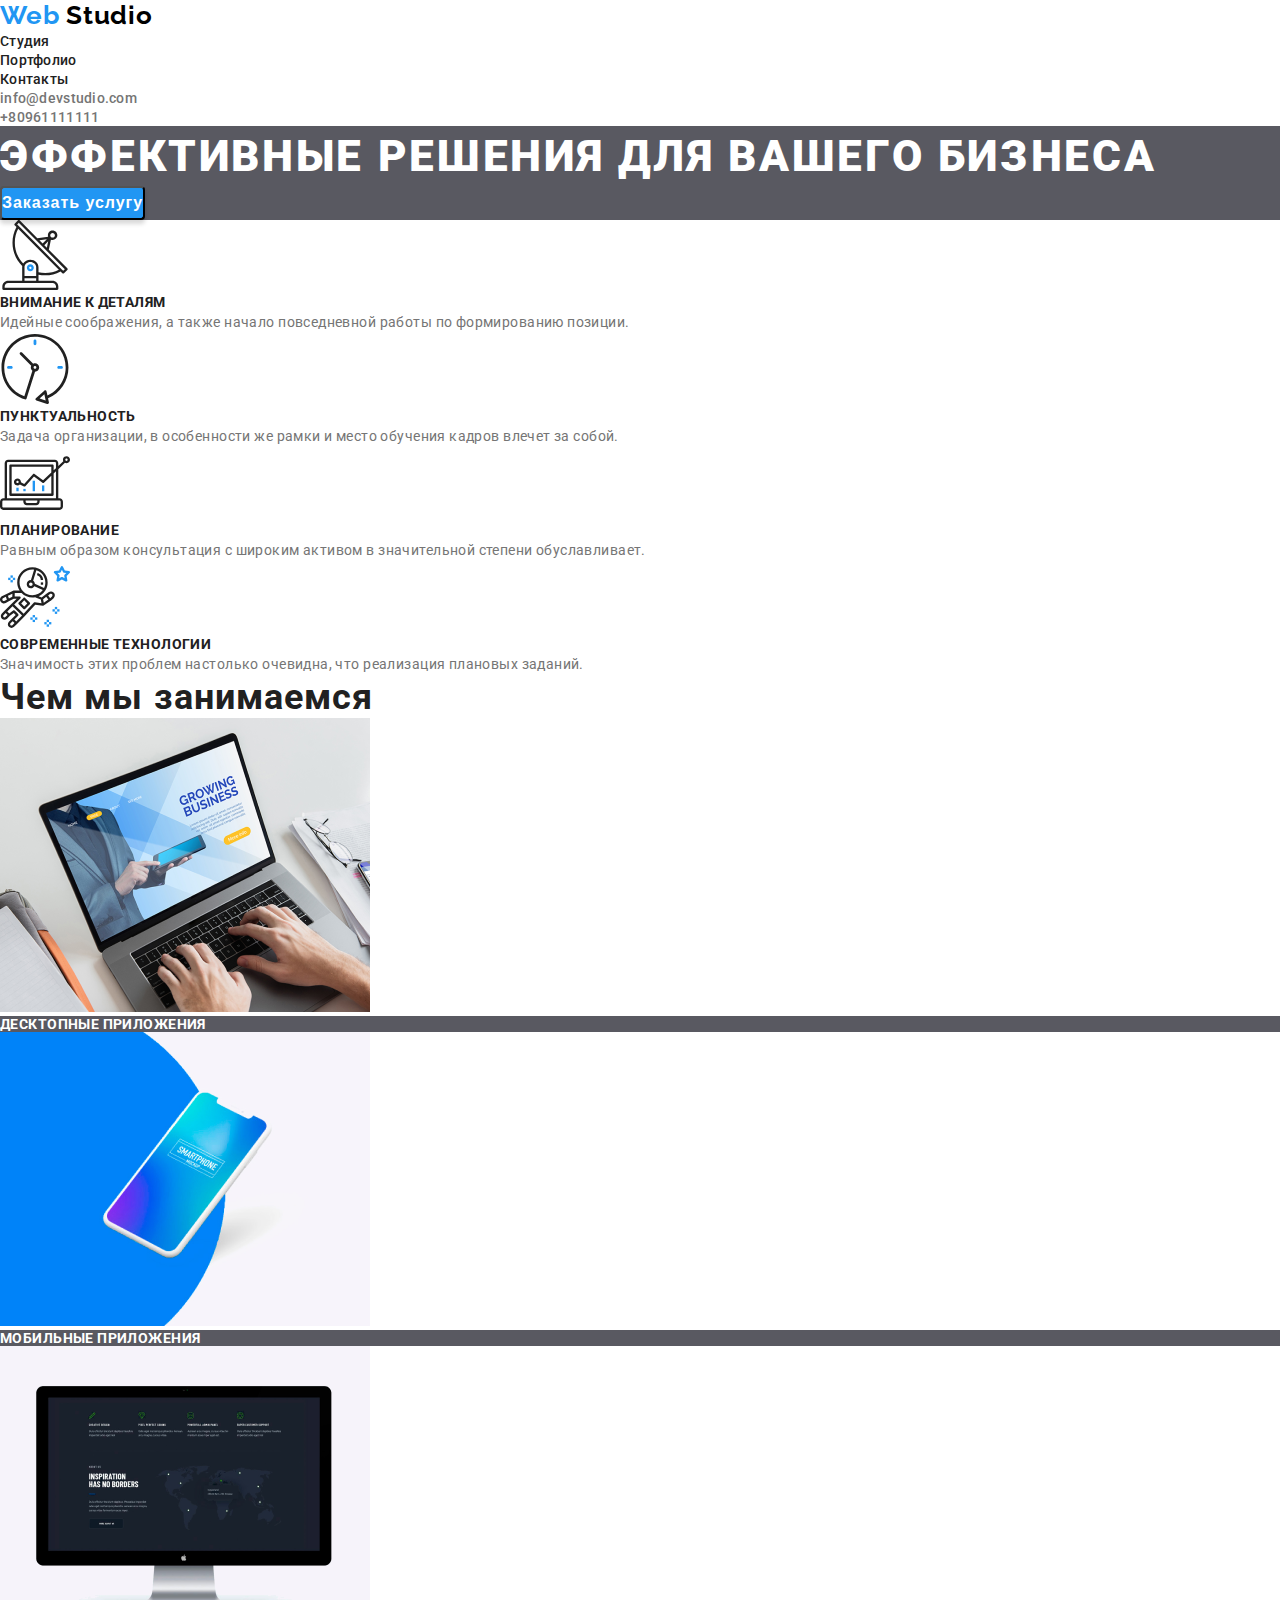
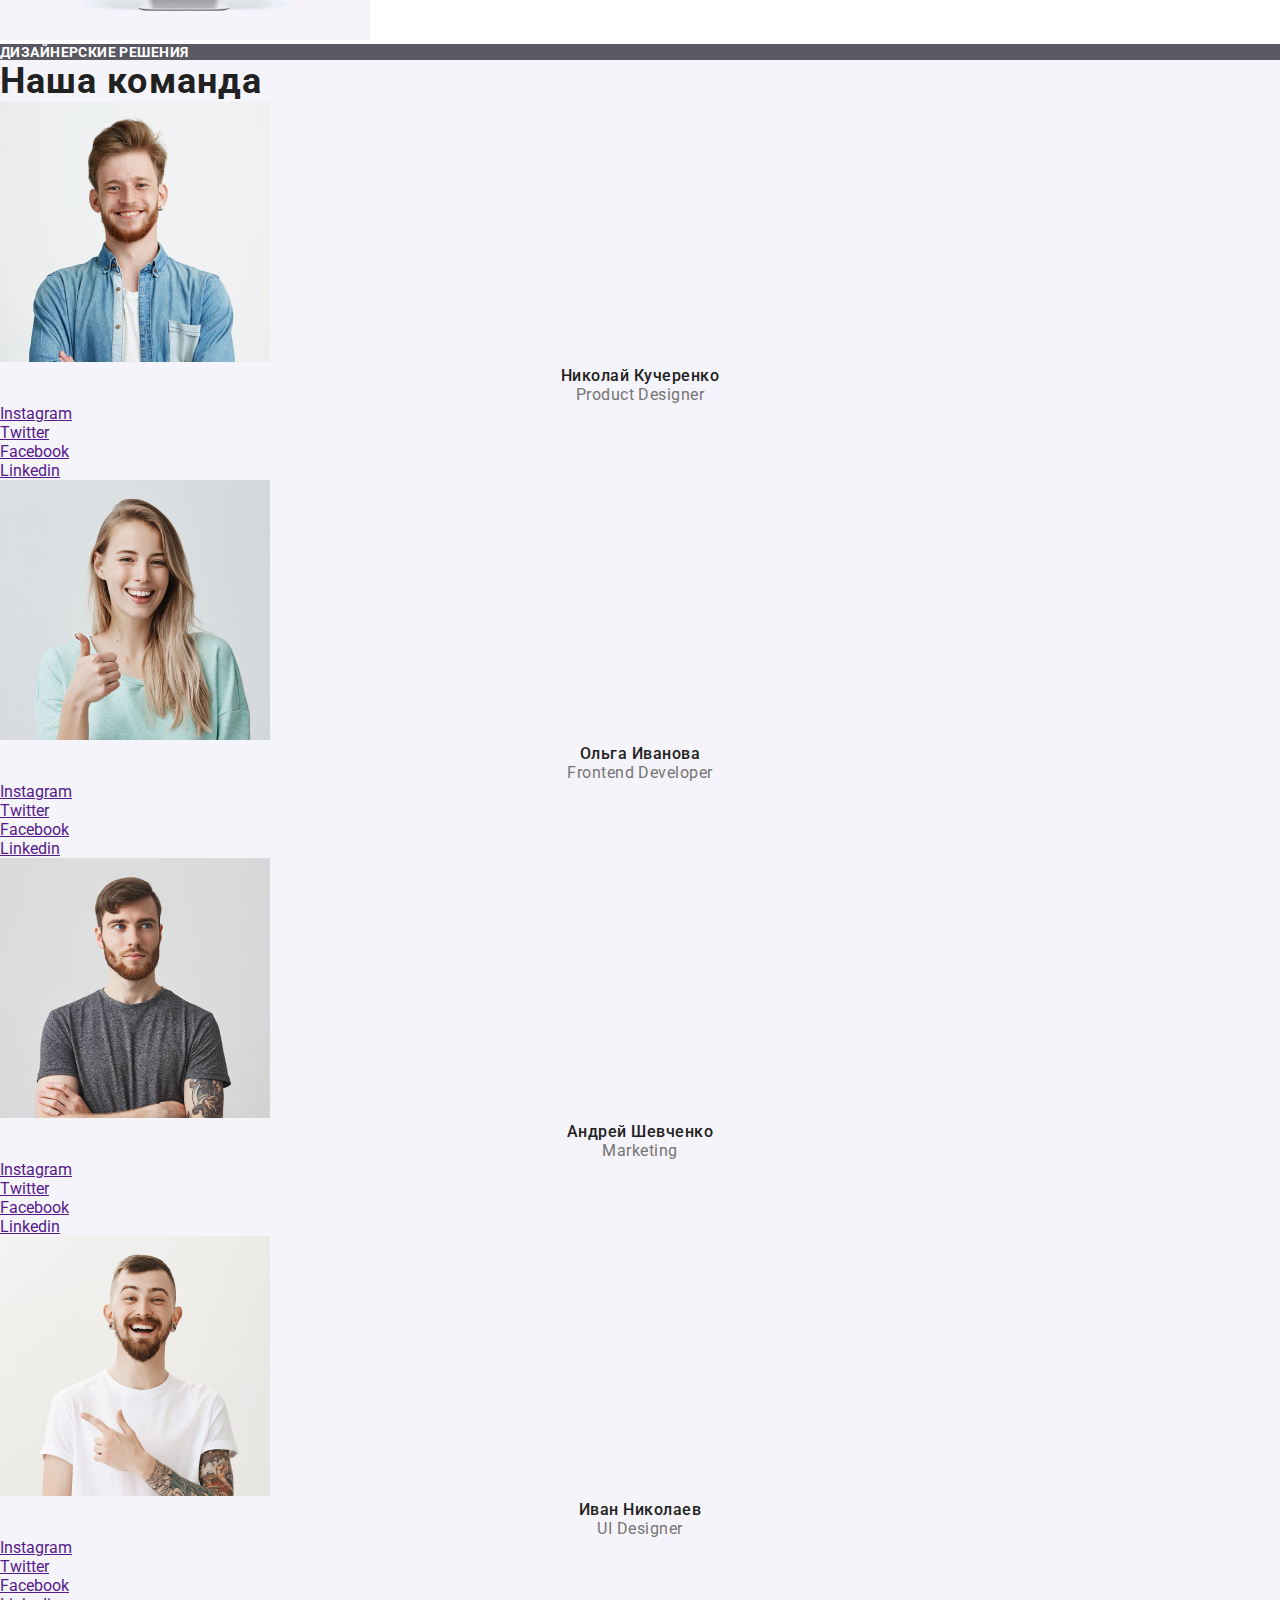
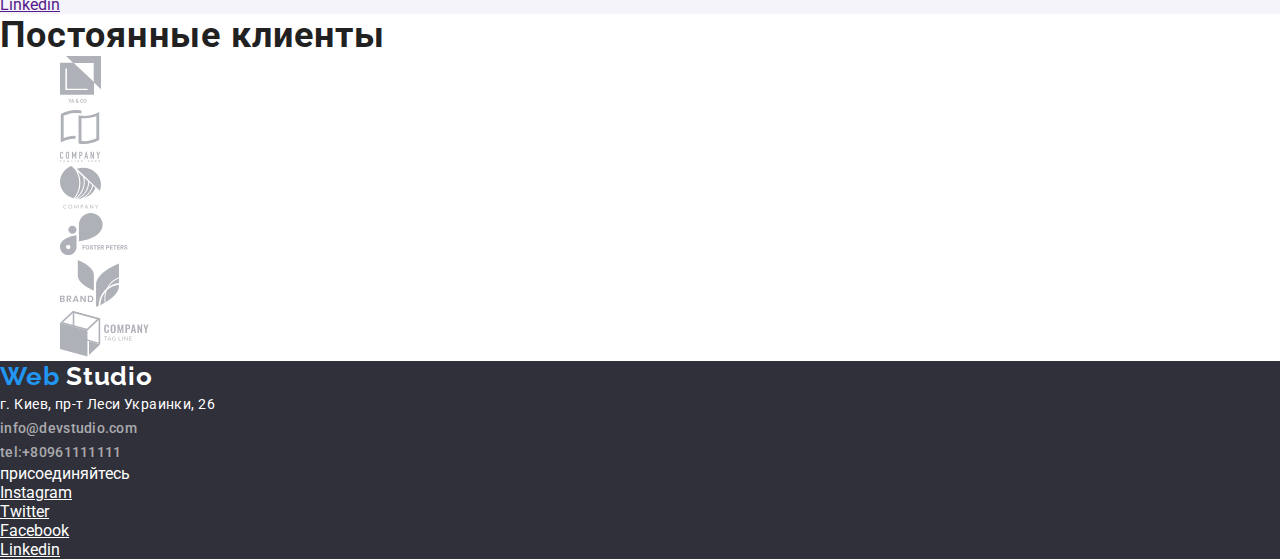
==== index.html @ 054fb1ee "дз3" ====
<!DOCTYPE html>
<html lang="en">
<head>
    <meta charset="UTF-8">
    <meta name="viewport" content="width=device-width, initial-scale=1.0">
    <title>goit-markup-hw-2</title>
    <link rel="stylesheet" href="./css/style1.css"> 

    <link href="https://fonts.googleapis.com/css2?family=Raleway:wght@700&family=Roboto:wght@400;500;700;900&display=swap" rel="stylesheet">
</head>
<body>
    <header> 
        <div class="top_line">
            
                <div class="logo-studio">
                      <a href="#"><span>Web</span> Studio</a> 
                </div>
                    <ul class="nav">
                        <li><a class="studia_link" href="#">Студия</a> </li>
                        <li><a class="studia_link" href="portfolio.html">Портфолио</a> </li>
                        <li><a class="studia_link" href="#">Контакты</a> </li>
                    </ul>
                <address>
                    <ul class="address_top_line">
                        <li><a class="contacts-link studia_link"  href="mailto:info@devstudio.com ">info@devstudio.com </a></li>
                        <li> <a class="contacts-link studia_link" href="tel:+80961111111 ">+80961111111  </a> </li>
                    </ul>
                </address>
        </div>    
     
       
        
    </header> 
        
    <main>
        <div class="service">
            <h1 class="service-title">Эффективные решения для вашего бизнеса</h1>
            <button type="button" class="service_button">Заказать услугу</button>
        </div>
            <section class="features">
                <ul class="features-navigation">
                    <li>
                        <img src="./images/antenna-1.svg" alt="antenna">
                        <h3>Внимание к деталям</h3>
                        <p>Идейные соображения, а также начало повседневной работы по формированию позиции.</p>
                        
                    </li>
                    <li>
                        <img src="./images/clock-1.svg" alt="clock">
                        <h3>Пунктуальность</h3>
                        <p>Задача организации, в особенности же рамки и место обучения кадров влечет за собой.</p>
                    </li>
                    <li>
                        <img src="./images/diagram-1.svg" alt="diagram">
                        <h3>Планирование</h3>
                        <p>Равным образом консультация с широким активом в значительной степени обуславливает.</p>
                        
                    </li>
                    <li>
                        <img src="./images/astronaut-1.svg" alt="astronaut">
                        <h3>Современные технологии</h3>
                        <p>Значимость этих проблем настолько очевидна, что реализация плановых заданий.</p>
                    </li>
                </ul>
            </section>
           
             <section class="activity_company">
                <h2>Чем мы занимаемся</h2>
                <ul class="activity-nav" >
                    <li> <a href=""> <img src="./images/laptop.png" alt="laptop"><h3>Десктопные приложения </h3></a> </li>
                    <li> <a href=""> <img src="./images/smart.png" alt="smartphone"><h3>Мобильные приложения</h3></a> </li>
                    <li> <a href=""> <img src="./images/monitor.png" alt="monitor"><h3>Дизайнерские решения</h3></a> </li>
                </ul>
             </section>
             <section class="our_team">
                <h2>Наша команда</h2>
                <ul class="our_team_workers">
                    <li>
                        <img src="./images/john.png" alt="John">
                        <h3>Николай Кучеренко</h3>
                        <p>Product Designer</p>
                            <ul>
                                <li><a href="">Instagram</a></li>
                                <li><a href="">Twitter</a></li>
                                <li><a href="">Facebook</a></li>
                                <li><a href="">Linkedin</a></li>
                            </ul>
                    </li>
                    <li>
                        <img src="./images/marta.png" alt="marta">
                        <h3>Ольга Иванова</h3>
                        <p>Frontend Developer</p>
                            <ul>
                                <li><a href="">Instagram</a></li>
                                <li><a href="">Twitter</a></li>
                                <li><a href="">Facebook</a></li>
                                <li><a href="">Linkedin</a></li>
                            </ul>
                    </li>
                    <li>
                        <img src="./images/robert.png" alt="robert">
                        <h3>Андрей Шевченко</h3>
                        <p>Marketing</p>
                            <ul>
                                <li><a href="">Instagram</a></li>
                                <li><a href="">Twitter</a></li>
                                <li><a href="">Facebook</a></li>
                                <li><a href="">Linkedin</a></li>
                            </ul>
                    </li>
                    <li>
                        <img src="./images/martin.png" alt="martin">
                        <h3>Иван Николаев</h3>
                        <p>UI Designer</p>
                            <ul>
                                <li><a href="">Instagram</a></li>
                                <li><a href="">Twitter</a></li>
                                <li><a href="">Facebook</a></li>
                                <li><a href="">Linkedin</a></li>
                            </ul>
                    </li>
                </ul>
             </section>
            <section class="our_clients">
                <h2>Постоянные клиенты</h2>
                <ul class="our_clients_nav">
                    <li> <a href=""><img src="./images/logo-1.svg"  alt="Клиент №1"></a>  </li>
                    <li> <a href=""><img src="./images/logo-2.svg"  alt="Клиент №2"></a>  </li>
                    <li> <a href=""><img src="./images/logo-3.svg"  alt="Клиент №3"></a>  </li>
                    <li> <a href=""><img src="./images/logo-4.svg"  alt="Клиент №4"></a>  </li>
                    <li> <a href=""><img src="./images/logo-5.svg"  alt="Клиент №5"></a>  </li>
                    <li> <a href=""><img src="./images/logo-6.svg"  alt="Клиент №6"></a>  </li>
                </ul>

            </section>
        
     </main>
     <footer class="footer_studio">
         <div class="contacts_footer">
            <div class="logo-studio-footer">
                <a href="#"><span>Web</span> Studio</a> 
             </div>
            <address>
                <ul class="address_footer">
                    <li> <p>г. Киев, пр-т Леси Украинки, 26</p></li>
                    <li><a class="contacts_link_footer studia_link" href="mailto:info@devstudio.com ">info@devstudio.com </a></li>
                    <li> <a class="contacts_link_footer studia_link" href="tel:+80961111111 ">tel:+80961111111  </a> </li>
                </ul>
            </address>
         </div>
         <div class="footer_social_network "> 
            <p>присоединяйтесь</p>
             <ul>
                <li><a href="">Instagram</a></li>
                <li><a href="">Twitter</a></li>
                <li><a href="">Facebook</a></li>
                <li><a href="">Linkedin</a></li>
             </ul>
         </div>
     </footer>
</body>
</html>
---- css/style1.css ----
* {
    margin: 0px;
	padding: 0px;
}
body {
  
    font-family: roboto , sans-serif;
}
 .top_line {
    
    background: #FFFFFF;
    }
.studia_link:focus,
.studia_link:hover {
   
    color: #2196F3;
}
.nav {
    
    list-style: none;
 
 }



.nav li a{
  
   
   text-decoration: none;
   font-style: normal;
   font-weight: 500;
   font-size: 14px;
   line-height: 16px;
   letter-spacing: 0.02em;
   color: #212121;
}

.address_top_line {

   list-style: none;
  
} 




.address_top_line a {
    font-style: normal;
    text-align: center;
    padding-top: 32px;
 
    text-decoration: none;
    font-weight: 500;
    font-size: 14px;
    line-height: 16px;
    letter-spacing: 0.02em;
    color: #757575;
}





.logo-studio a span {
   color: #2196F3
}
.logo-studio a {
   color:#000;
   font-family: Raleway;
   font-style: normal;
   font-weight: bold;
   font-size: 26px;
   line-height: 31px;
   letter-spacing: 0.03em;
   text-decoration: none;
   }

/*   Style main                               */
.service {
     background: rgba(47, 48, 58, 0.8);
}

.service-title {
    
    font-weight: 900;
    font-size: 44px;
    line-height: 60px;
 
    letter-spacing: 0.06em;
    text-transform: uppercase;
    color: #FFFFFF;
}
.service_button {
   
    background: #2196F3;
    box-shadow: 0px 4px 4px rgba(0, 0, 0, 0.15);
    border-radius: 4px;
    font-weight: bold;
    font-size: 16px;
    line-height: 30px;
    align-items: center;
    text-align: center;
    letter-spacing: 0.06em;
    color: #FFFFFF;
    
}

.features-navigation {
    
    list-style: none;
}

.features-navigation h3 {
    font-weight: 700;
    font-size: 14px;
    line-height: 16px;
    letter-spacing: 0.03em;
    text-transform: uppercase;
    color: #212121;
}
.features-navigation p {
    font-size: 14px;
    line-height: 24px;
    letter-spacing: 0.03em;
    color: #757575;
}

.our_clients h2,
.our_team h2,
.activity_company h2 {
    
    font-weight: 700;
    font-size: 36px;
    line-height: 42px;
    
    letter-spacing: 0.03em;
    color: #212121;
}
.activity-nav {
    list-style: none;
   
}

.activity-nav a {
    text-decoration: none;
    text-transform: uppercase;
}
.activity-nav  h3 {
   
    font-weight: 700;
    font-size: 14px;
    line-height: 16px;
  
    letter-spacing: 0.03em;
    background: rgba(47, 48, 58, 0.8);
    color: #fff;
  }

  .our_team {
  
    background: #F5F4FA;
   
}
.our_team h3 {
    font-weight: 500;
    font-size: 16px;
    line-height: 19px;
    text-align: center;
    letter-spacing: 0.03em;
    color: #212121;
}
.our_team p {
    font-size: 16px;
    line-height: 19px;
    text-align: center;
    letter-spacing: 0.03em;
    color: #757575;
}

.our_team_workers {
 
    list-style: none;
}

.our_clients_nav {
  
    list-style: none;
}
.our_clients_nav a {
    padding-left: 60px;
}
/*   Style footer                             */

.footer_studio {

    background: #2F303A;
}
.logo-studio-footer a span {
    color: #2196F3
}
.logo-studio-footer a {
    color:#fff;
    font-family: Raleway;
    font-style: normal;
    font-weight: bold;
    font-size: 26px;
    line-height: 31px;
    letter-spacing: 0.03em;
    text-decoration: none;
    }

.address_footer {
    font-style: normal;
 
    list-style: none;
    font-size: 14px;
    line-height: 24px;
    letter-spacing: 0.03em;
    color: #fff;
}
    
.address_footer a {
  
    text-decoration: none;
    font-weight: 500;
    font-size: 14px;
    line-height: 16px;
    letter-spacing: 0.02em;
    color: rgba(255, 255, 255, 0.6);
 }
 .studia_link:focus,
 .studia_link:hover {
    
     color: #2196F3;
 }
    
.footer_social_network {
    color: #fff;
}
.footer_social_network ul {
    list-style: none;
}
.footer_social_network a {
    color: #fff;
}

.filtres_portfolio_items {
  
    list-style: none;
}
.portfolio_projects {
    list-style: none;
}
.portfolio_projects a,.filtres_portfolio_items a {
    text-decoration: none;
}
.filtres_portfolio_items h1 {
    font-weight: 500;
    font-size: 16px;
    line-height: 26px;
    text-align: center;
    letter-spacing: 0.03em;

color: #212121;

}

.portfolio_projects h1 {
    font-weight: bold;
    font-size: 18px;
    line-height: 36px;
    letter-spacing: 0.06em;
    color: #212121;
}

.portfolio_projects p {
    font-size: 16px;
    line-height: 30px;
    letter-spacing: 0.03em;
    color: #757575;
}
.filtres_portfolio_button {
    font-weight: 500;
    font-size: 16px;
    line-height: 26px;
    text-align: center;
    letter-spacing: 0.03em;
    color: #212121;
    background: #F5F4FA;
    border-radius: 4px;
    border: 0px;
}
.filtres_portfolio_button:hover,
.filtres_portfolio_button:focus {
    font-weight: 500;
    font-size: 16px;
    line-height: 26px;
    text-align: center;
    letter-spacing: 0.03em;
    color: #fff;
    background: #2196F3;
    border-radius: 4px;
    border: 0px;
}
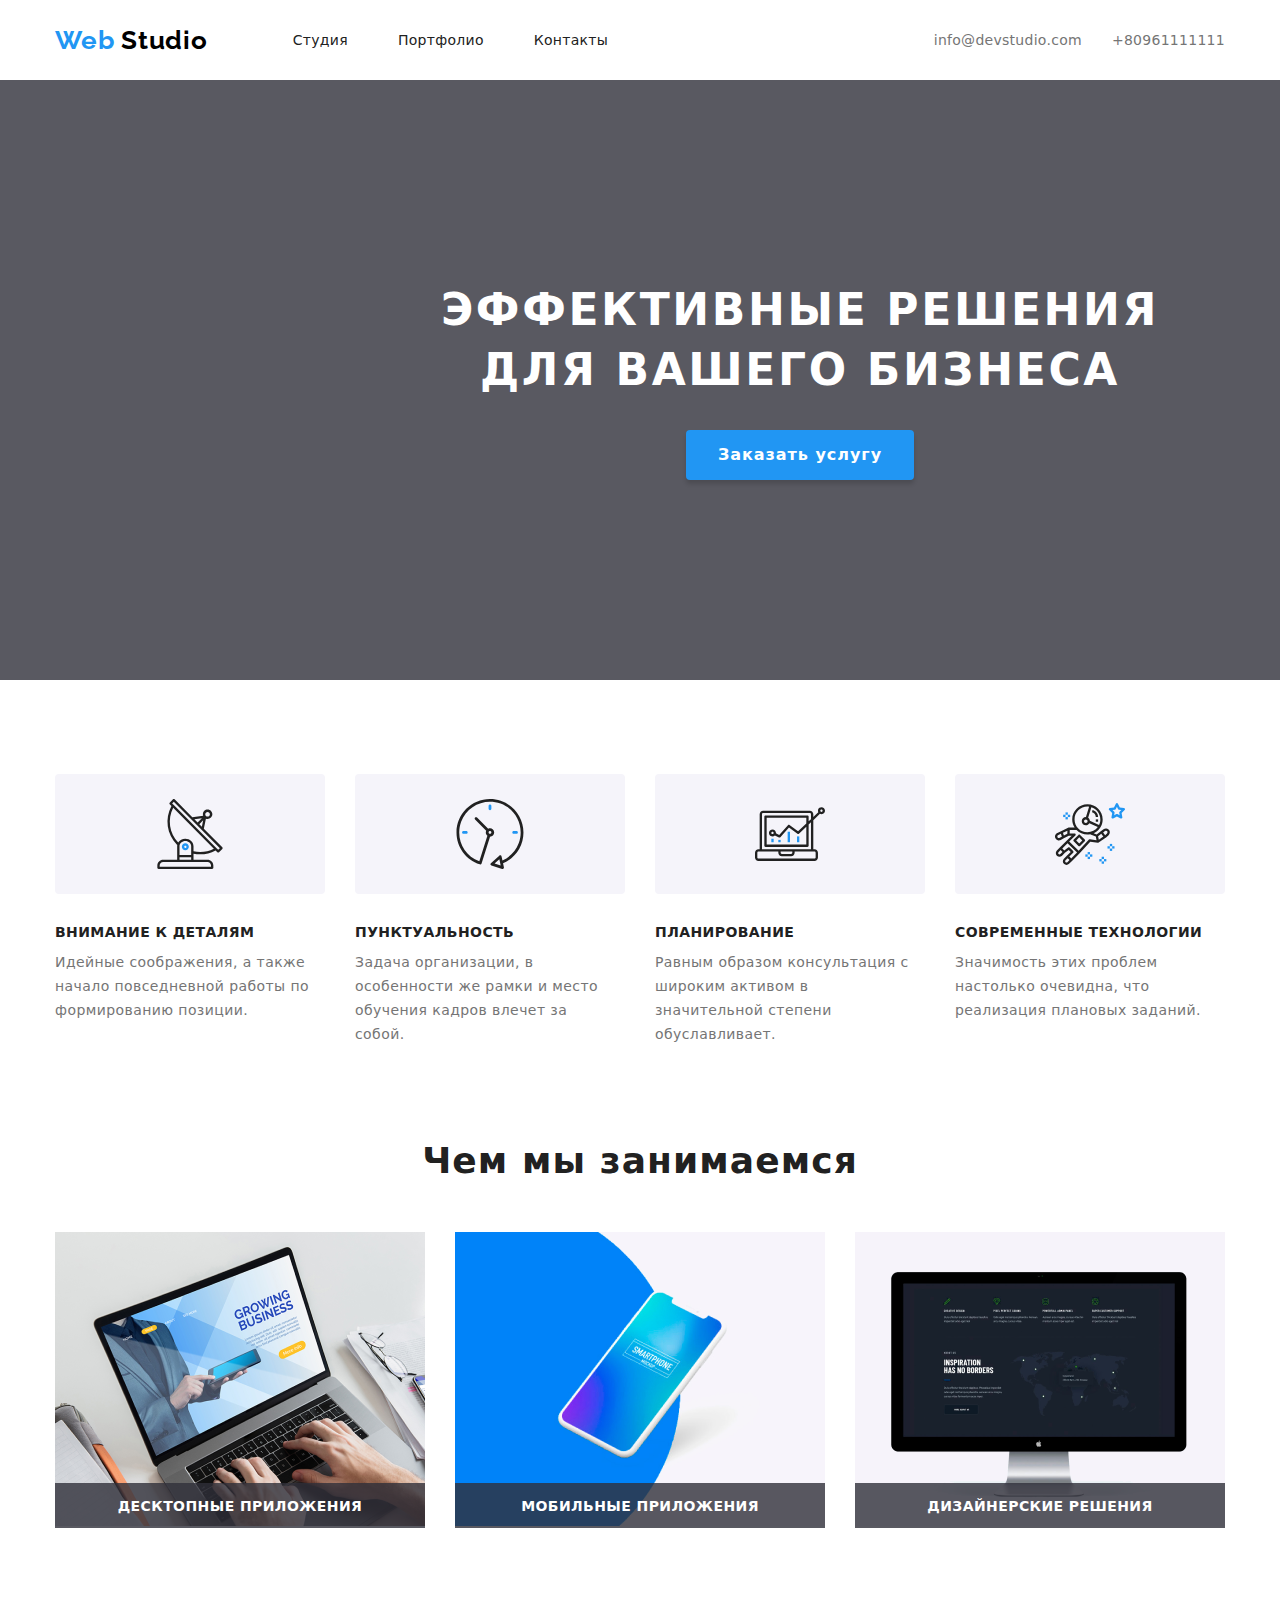
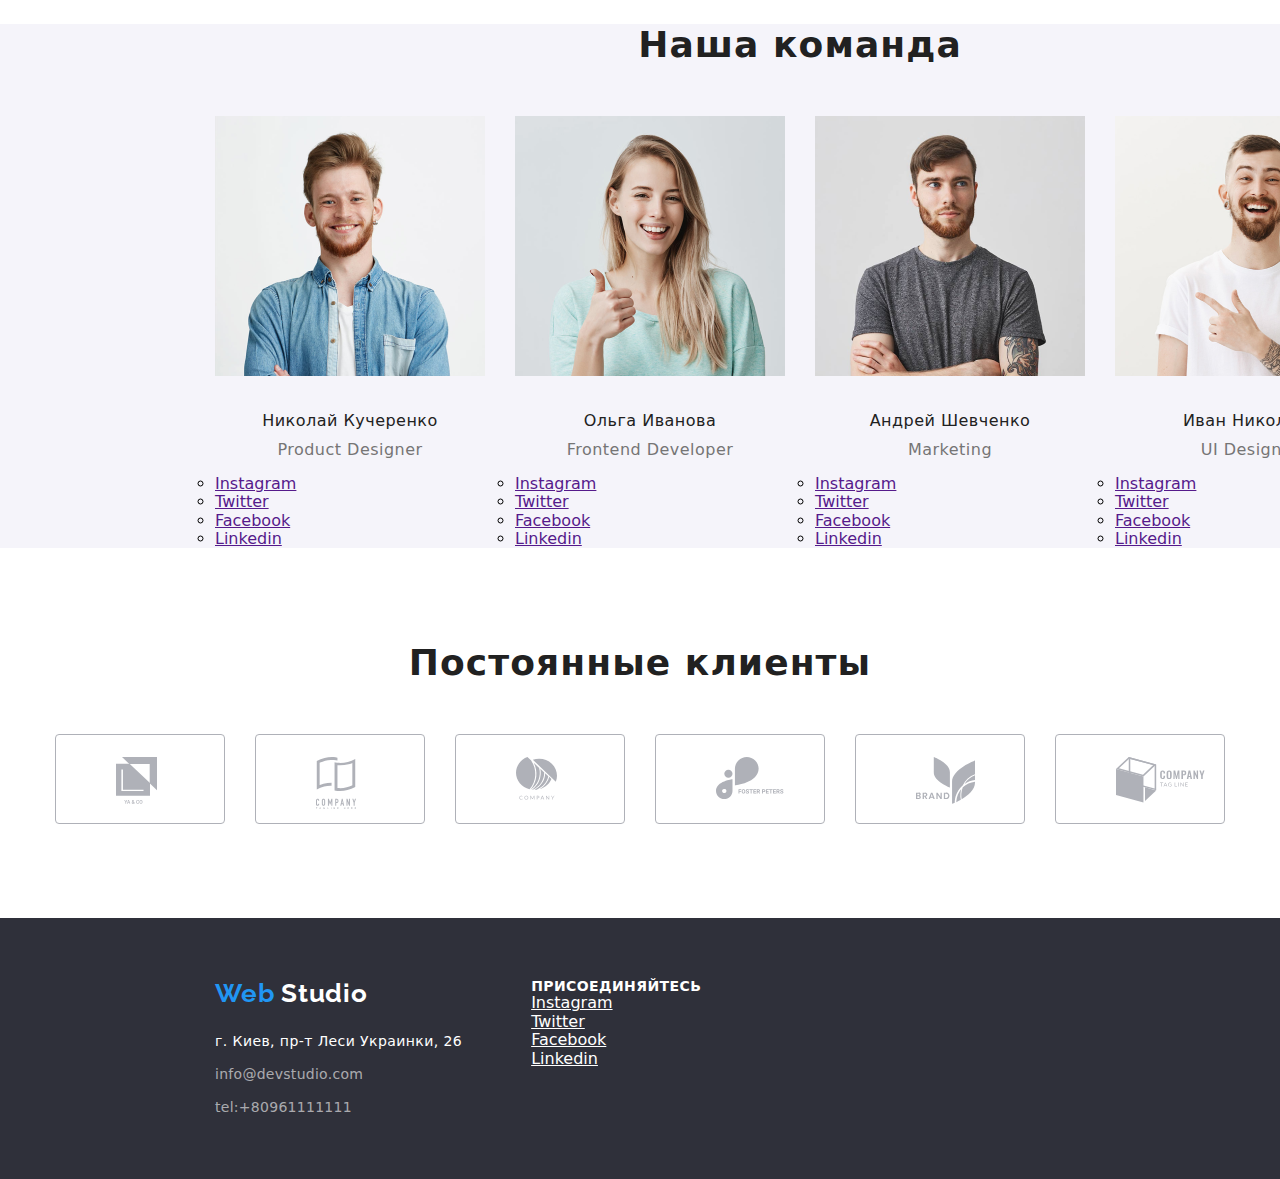
==== commit 08495708: "обновление дз3" ====
--- a/index.html
+++ b/index.html
@@ -7,23 +7,25 @@
     <link rel="stylesheet" href="./css/style1.css"> 
 
     <link href="https://fonts.googleapis.com/css2?family=Raleway:wght@700&family=Roboto:wght@400;500;700;900&display=swap" rel="stylesheet">
+
+    <link rel="stylesheet" href="https://cdnjs.cloudflare.com/ajax/libs/modern-normalize/0.6.0/modern-normalize.min.css">
+    
 </head>
 <body>
     <header> 
-        <div class="top_line">
-            
+        <div class="container top-line" >
                 <div class="logo-studio">
                       <a href="#"><span>Web</span> Studio</a> 
                 </div>
-                    <ul class="nav">
-                        <li><a class="studia_link" href="#">Студия</a> </li>
-                        <li><a class="studia_link" href="portfolio.html">Портфолио</a> </li>
-                        <li><a class="studia_link" href="#">Контакты</a> </li>
+                    <ul class="nav-list list">
+                        <li class="item"><a class="studia_link" href="#">Студия</a> </li>
+                        <li class="item"><a class="studia_link" href="portfolio.html">Портфолио</a> </li>
+                        <li class="item"><a class="studia_link" href="#">Контакты</a> </li>
                     </ul>
-                <address>
-                    <ul class="address_top_line">
-                        <li><a class="contacts-link studia_link"  href="mailto:info@devstudio.com ">info@devstudio.com </a></li>
-                        <li> <a class="contacts-link studia_link" href="tel:+80961111111 ">+80961111111  </a> </li>
+                <address class="address-nav">
+                    <ul class="address-nav list">
+                        <li class="item"><a class="contact-link "  href="mailto:info@devstudio.com ">info@devstudio.com </a></li>
+                        <li class="item"><a class="contact-link " href="tel:+80961111111 ">+80961111111  </a> </li>
                     </ul>
                 </address>
         </div>    
@@ -33,122 +35,132 @@
     </header> 
         
     <main>
-        <div class="service">
-            <h1 class="service-title">Эффективные решения для вашего бизнеса</h1>
-            <button type="button" class="service_button">Заказать услугу</button>
-        </div>
+        <section class="service">
+             <div class="container-service">
+                <h1 class="service-title">Эффективные решения <br>для вашего бизнеса</h1>
+                <button type="button" class="service_button">Заказать услугу</button>
+            </div>
+        </section>
             <section class="features">
-                <ul class="features-navigation">
-                    <li>
-                        <img src="./images/antenna-1.svg" alt="antenna">
-                        <h3>Внимание к деталям</h3>
-                        <p>Идейные соображения, а также начало повседневной работы по формированию позиции.</p>
-                        
-                    </li>
-                    <li>
-                        <img src="./images/clock-1.svg" alt="clock">
-                        <h3>Пунктуальность</h3>
-                        <p>Задача организации, в особенности же рамки и место обучения кадров влечет за собой.</p>
-                    </li>
-                    <li>
-                        <img src="./images/diagram-1.svg" alt="diagram">
-                        <h3>Планирование</h3>
-                        <p>Равным образом консультация с широким активом в значительной степени обуславливает.</p>
-                        
-                    </li>
-                    <li>
-                        <img src="./images/astronaut-1.svg" alt="astronaut">
-                        <h3>Современные технологии</h3>
-                        <p>Значимость этих проблем настолько очевидна, что реализация плановых заданий.</p>
-                    </li>
-                </ul>
+                <div class="container">
+                    <ul class="features-navigation list">
+                        <li class="item">
+                            <div class="img-fon"><img  src="./images/antenna-1.svg" alt="antenna"></div>
+                            <h3>Внимание к деталям</h3>
+                            <p>Идейные соображения, а также начало повседневной работы по формированию позиции.</p>
+                            
+                        </li>
+                        <li class="item">
+                            <div class="img-fon"><img src="./images/clock-1.svg" alt="clock"></div>
+                            <h3>Пунктуальность</h3>
+                            <p>Задача организации, в особенности же рамки и место обучения кадров влечет за собой.</p>
+                        </li>
+                        <li class="item">
+                            <div class="img-fon"><img src="./images/diagram-1.svg" alt="diagram"></div>
+                            <h3>Планирование</h3>
+                            <p>Равным образом консультация с широким активом в значительной степени обуславливает.</p>
+                            
+                        </li>
+                        <li class="item">
+                            <div class="img-fon"> <img src="./images/astronaut-1.svg" alt="astronaut"></div>
+                            <h3>Современные технологии</h3>
+                            <p>Значимость этих проблем настолько очевидна, что реализация плановых заданий.</p>
+                        </li>
+                    </ul>
+                </div>
             </section>
            
              <section class="activity_company">
-                <h2>Чем мы занимаемся</h2>
-                <ul class="activity-nav" >
-                    <li> <a href=""> <img src="./images/laptop.png" alt="laptop"><h3>Десктопные приложения </h3></a> </li>
-                    <li> <a href=""> <img src="./images/smart.png" alt="smartphone"><h3>Мобильные приложения</h3></a> </li>
-                    <li> <a href=""> <img src="./images/monitor.png" alt="monitor"><h3>Дизайнерские решения</h3></a> </li>
-                </ul>
+                <div class="container">
+                    <h2 class="section-title">Чем мы занимаемся</h2>
+                        <ul class="activity-nav list" >
+                            <li class="item"> <a href=""> <img src="./images/laptop.png" alt="laptop"><h3>Десктопные приложения </h3></a> </li>
+                            <li class="item"> <a href=""> <img src="./images/smart.png" alt="smartphone"><h3>Мобильные приложения</h3></a> </li>
+                            <li class="item"> <a href=""> <img src="./images/monitor.png" alt="monitor"><h3>Дизайнерские решения</h3></a> </li>
+                        </ul>
+                </div>    
              </section>
              <section class="our_team">
-                <h2>Наша команда</h2>
-                <ul class="our_team_workers">
-                    <li>
-                        <img src="./images/john.png" alt="John">
-                        <h3>Николай Кучеренко</h3>
-                        <p>Product Designer</p>
-                            <ul>
-                                <li><a href="">Instagram</a></li>
-                                <li><a href="">Twitter</a></li>
-                                <li><a href="">Facebook</a></li>
-                                <li><a href="">Linkedin</a></li>
-                            </ul>
-                    </li>
-                    <li>
-                        <img src="./images/marta.png" alt="marta">
-                        <h3>Ольга Иванова</h3>
-                        <p>Frontend Developer</p>
-                            <ul>
-                                <li><a href="">Instagram</a></li>
-                                <li><a href="">Twitter</a></li>
-                                <li><a href="">Facebook</a></li>
-                                <li><a href="">Linkedin</a></li>
-                            </ul>
-                    </li>
-                    <li>
-                        <img src="./images/robert.png" alt="robert">
-                        <h3>Андрей Шевченко</h3>
-                        <p>Marketing</p>
-                            <ul>
-                                <li><a href="">Instagram</a></li>
-                                <li><a href="">Twitter</a></li>
-                                <li><a href="">Facebook</a></li>
-                                <li><a href="">Linkedin</a></li>
-                            </ul>
-                    </li>
-                    <li>
-                        <img src="./images/martin.png" alt="martin">
-                        <h3>Иван Николаев</h3>
-                        <p>UI Designer</p>
-                            <ul>
-                                <li><a href="">Instagram</a></li>
-                                <li><a href="">Twitter</a></li>
-                                <li><a href="">Facebook</a></li>
-                                <li><a href="">Linkedin</a></li>
-                            </ul>
-                    </li>
-                </ul>
+                <div class="container">
+                    <h2 class="section-title">Наша команда</h2>
+                    <ul class="our_team_workers list">
+                        <li class="item"> 
+                            <img src="./images/john.png" alt="John">
+                            <h3>Николай Кучеренко</h3>
+                            <p>Product Designer</p>
+                                <ul>
+                                    <li><a href="">Instagram</a></li>
+                                    <li><a href="">Twitter</a></li>
+                                    <li><a href="">Facebook</a></li>
+                                    <li><a href="">Linkedin</a></li>
+                                </ul>
+                        </li>
+                        <li class="item">
+                            <img src="./images/marta.png" alt="marta">
+                            <h3>Ольга Иванова</h3>
+                            <p>Frontend Developer</p>
+                                <ul>
+                                    <li><a href="">Instagram</a></li>
+                                    <li><a href="">Twitter</a></li>
+                                    <li><a href="">Facebook</a></li>
+                                    <li><a href="">Linkedin</a></li>
+                                </ul>
+                        </li>
+                        <li class="item">
+                            <img src="./images/robert.png" alt="robert">
+                            <h3>Андрей Шевченко</h3>
+                            <p>Marketing</p>
+                                <ul>
+                                    <li><a href="">Instagram</a></li>
+                                    <li><a href="">Twitter</a></li>
+                                    <li><a href="">Facebook</a></li>
+                                    <li><a href="">Linkedin</a></li>
+                                </ul>
+                        </li>
+                        <li class="item">
+                            <img src="./images/martin.png" alt="martin">
+                            <h3>Иван Николаев</h3>
+                            <p>UI Designer</p>
+                                <ul>
+                                    <li><a href="">Instagram</a></li>
+                                    <li><a href="">Twitter</a></li>
+                                    <li><a href="">Facebook</a></li>
+                                    <li><a href="">Linkedin</a></li>
+                                </ul>
+                        </li>
+                    </ul>
+                </div>    
              </section>
             <section class="our_clients">
-                <h2>Постоянные клиенты</h2>
-                <ul class="our_clients_nav">
-                    <li> <a href=""><img src="./images/logo-1.svg"  alt="Клиент №1"></a>  </li>
-                    <li> <a href=""><img src="./images/logo-2.svg"  alt="Клиент №2"></a>  </li>
-                    <li> <a href=""><img src="./images/logo-3.svg"  alt="Клиент №3"></a>  </li>
-                    <li> <a href=""><img src="./images/logo-4.svg"  alt="Клиент №4"></a>  </li>
-                    <li> <a href=""><img src="./images/logo-5.svg"  alt="Клиент №5"></a>  </li>
-                    <li> <a href=""><img src="./images/logo-6.svg"  alt="Клиент №6"></a>  </li>
-                </ul>
-
+                <div class="container">
+                    <h2 class="section-title">Постоянные клиенты</h2>
+                    <ul class="our_clients_nav list">
+                        <li class="item"> <a class="client-link" href=""><img src="./images/logo-1.svg"  alt="Клиент №1"></a>  </li>
+                        <li class="item"> <a class="client-link" href=""><img src="./images/logo-2.svg"  alt="Клиент №2"></a>  </li>
+                        <li class="item"> <a class="client-link" href=""><img src="./images/logo-3.svg"  alt="Клиент №3"></a>  </li>
+                        <li class="item"> <a class="client-link" href=""><img src="./images/logo-4.svg"  alt="Клиент №4"></a>  </li>
+                        <li class="item"> <a class="client-link" href=""><img src="./images/logo-5.svg"  alt="Клиент №5"></a>  </li>
+                        <li class="item"> <a class="client-link" href=""><img src="./images/logo-6.svg"  alt="Клиент №6"></a>  </li>
+                    </ul>
+                </div>
             </section>
         
      </main>
-     <footer class="footer_studio">
-         <div class="contacts_footer">
+     <footer class="footer_studio"> 
+        <div class="container container-flex">
+            <div class="contacts_footer">
             <div class="logo-studio-footer">
                 <a href="#"><span>Web</span> Studio</a> 
              </div>
-            <address>
-                <ul class="address_footer">
-                    <li> <p>г. Киев, пр-т Леси Украинки, 26</p></li>
-                    <li><a class="contacts_link_footer studia_link" href="mailto:info@devstudio.com ">info@devstudio.com </a></li>
-                    <li> <a class="contacts_link_footer studia_link" href="tel:+80961111111 ">tel:+80961111111  </a> </li>
-                </ul>
-            </address>
-         </div>
-         <div class="footer_social_network "> 
+                <address>
+                    <ul class="address_footer">
+                        <li class="item"> <p>г. Киев, пр-т Леси Украинки, 26</p></li>
+                        <li class="item"> <a class="contacts_link_footer studia_link" href="mailto:info@devstudio.com ">info@devstudio.com </a></li>
+                        <li class="item"> <a class="contacts_link_footer studia_link" href="tel:+80961111111 ">tel:+80961111111  </a> </li>
+                    </ul>
+                </address>
+            </div>
+        <div class="footer_social_network "> 
             <p>присоединяйтесь</p>
              <ul>
                 <li><a href="">Instagram</a></li>
@@ -157,6 +169,7 @@
                 <li><a href="">Linkedin</a></li>
              </ul>
          </div>
+        </div>
      </footer>
 </body>
 </html>--- a/css/style1.css
+++ b/css/style1.css
@@ -1,54 +1,91 @@
-* {
+*{
+    box-sizing: border-box;
     margin: 0px;
-	padding: 0px;
-}
+    padding: 0px;
+}
+
+*,
+*::before,
+*::after {
+    box-sizing: inherit;
+}
+
+
 body {
-  
+    
     font-family: roboto , sans-serif;
 }
- .top_line {
-    
-    background: #FFFFFF;
-    }
+
+.container { 
+ 
+    margin-left: auto;
+    margin-right: auto;
+    width: 1200px;
+    padding-left: 15px;
+    padding-right: 15px;
+
+}
+
+ .top-line {
+    display: flex;
+    align-items: center;
+   }
+
 .studia_link:focus,
 .studia_link:hover {
    
     color: #2196F3;
-}
-.nav {
-    
+    border-bottom: solid 4px;
+    border-radius: 2px;
+    padding-bottom: 28px;
+}
+.contact-link:focus,
+.contact-link:hover {
+   
+    color: #2196F3;
+  
+}
+.list {
     list-style: none;
- 
+    
  }
 
-
-
-.nav li a{
-  
-   
-   text-decoration: none;
-   font-style: normal;
-   font-weight: 500;
-   font-size: 14px;
-   line-height: 16px;
-   letter-spacing: 0.02em;
-   color: #212121;
-}
-
-.address_top_line {
-
-   list-style: none;
-  
-} 
-
-
-
-
-.address_top_line a {
+.nav-list {
+    margin-left: 85px;
+    display: flex;
+ }
+
+.nav-list .item+.item {
+    margin-left: 50px;
+ }
+.nav-list li a{
+    padding-top: 32px;
+    padding-bottom: 32px;
+    display: inline-block;
+   
+   
+    text-decoration: none;
     font-style: normal;
-    text-align: center;
-    padding-top: 32px;
- 
+    font-weight: 500;
+    font-size: 14px;
+    line-height: 16px;
+    letter-spacing: 0.02em;
+    color: #212121;
+}
+
+.address-nav {
+    display: flex;
+    margin-left: auto;
+}
+.address-nav .item+.item {
+    margin-left: 30px;
+}
+
+.address-nav a {
+    display: inline-block;
+  
+
+    font-style: normal;
     text-decoration: none;
     font-weight: 500;
     font-size: 14px;
@@ -57,27 +94,42 @@
     color: #757575;
 }
 
-
-
-
-
 .logo-studio a span {
    color: #2196F3
 }
 .logo-studio a {
-   color:#000;
-   font-family: Raleway;
-   font-style: normal;
-   font-weight: bold;
-   font-size: 26px;
-   line-height: 31px;
-   letter-spacing: 0.03em;
-   text-decoration: none;
+    display: block;
+   
+    color:#000;
+    font-family: Raleway;
+    font-style: normal;
+    font-weight: bold;
+    font-size: 26px;
+    line-height: 31px;
+    letter-spacing: 0.03em;
+    text-decoration: none;
    }
 
 /*   Style main                               */
 .service {
-     background: rgba(47, 48, 58, 0.8);
+    
+     text-align: center;
+     height: 600px;
+     margin-left: auto;
+     margin-right: auto;
+     width: 1600px;
+   
+        
+        background-image: url("../css/image/service.png");
+        background: rgba(47, 48, 58, 0.8);
+        
+     
+}
+
+.container-service {
+    padding-top: 200px;
+    padding-bottom: 200px;
+    
 }
 
 .service-title {
@@ -85,13 +137,15 @@
     font-weight: 900;
     font-size: 44px;
     line-height: 60px;
- 
     letter-spacing: 0.06em;
     text-transform: uppercase;
     color: #FFFFFF;
+    margin-bottom: 30px;
 }
 .service_button {
-   
+    border: 0px;
+    padding: 10px 32px 10px 32px;
+    display: inline-block;
     background: #2196F3;
     box-shadow: 0px 4px 4px rgba(0, 0, 0, 0.15);
     border-radius: 4px;
@@ -99,17 +153,37 @@
     font-size: 16px;
     line-height: 30px;
     align-items: center;
-    text-align: center;
     letter-spacing: 0.06em;
     color: #FFFFFF;
     
 }
-
+.features {
+    padding-top: 94px;
+}
 .features-navigation {
-    
-    list-style: none;
-}
-
+    display: flex;
+    margin-bottom: 94px;
+}
+
+.features-navigation .item+.item {
+    margin-left: 30px;
+}
+
+.features-navigation li{
+    display: block;
+    width: 270px;
+
+}
+.img-fon {
+    text-align: center;
+    display: block;
+   
+    height: 120px;
+    background: #F5F4FA;
+    border-radius: 4px;
+    padding-top: 25px;
+    margin-bottom: 30px;
+}
 .features-navigation h3 {
     font-weight: 700;
     font-size: 14px;
@@ -117,51 +191,75 @@
     letter-spacing: 0.03em;
     text-transform: uppercase;
     color: #212121;
+    margin-bottom: 10px;
 }
 .features-navigation p {
     font-size: 14px;
     line-height: 24px;
     letter-spacing: 0.03em;
     color: #757575;
-}
-
-.our_clients h2,
-.our_team h2,
-.activity_company h2 {
-    
+    max-width: 255px;
+}
+
+.section-title {
+    margin-bottom: 50px;
+    text-align: center;
     font-weight: 700;
     font-size: 36px;
     line-height: 42px;
-    
-    letter-spacing: 0.03em;
-    color: #212121;
+    letter-spacing: 0.03em;
+    color: #212121;
+}
+
+.activity_company {
+   
+    padding-bottom: 94px;
 }
 .activity-nav {
-    list-style: none;
-   
-}
-
+    display: flex;
+    
+}
+.activity-nav .item+.item {  
+    margin-left: 30px;
+}
 .activity-nav a {
     text-decoration: none;
     text-transform: uppercase;
 }
 .activity-nav  h3 {
    
+       position: absolute;
+        width: 370px;
+        height: 45px;
+        margin:-47px;
+        margin-left:0px;
+        padding-top: 15px;
+        
+        text-align: center;
     font-weight: 700;
     font-size: 14px;
     line-height: 16px;
-  
     letter-spacing: 0.03em;
     background: rgba(47, 48, 58, 0.8);
     color: #fff;
-  }
-
+  
+}
   .our_team {
-  
+    width: 1600px;
     background: #F5F4FA;
-   
+     margin-left: auto;
+     margin-right: auto;
+}
+.our_team_workers {
+    display: flex;
+}
+
+.our_team_workers .item+.item {
+    margin-left: 30px;
 }
 .our_team h3 {
+    margin-top: 30px;
+    margin-bottom: 10px;
     font-weight: 500;
     font-size: 16px;
     line-height: 19px;
@@ -170,21 +268,47 @@
     color: #212121;
 }
 .our_team p {
+    margin-bottom: 16px;
     font-size: 16px;
     line-height: 19px;
     text-align: center;
     letter-spacing: 0.03em;
     color: #757575;
 }
-
-.our_team_workers {
- 
-    list-style: none;
-}
-
+.our_clients {
+    padding-top: 94px;
+    padding-bottom: 94px;
+}
 .our_clients_nav {
-  
-    list-style: none;
+    display: flex;
+}
+
+.our_clients_nav .item+.item {
+
+    margin-left: 30px;
+}
+
+.our_clients_nav  img {
+    display: block;
+    padding-top: 22px;
+}
+   
+.client-link {
+    border: 1px solid #AFB1B8;
+    border-radius: 4px;
+    display: block;
+    width: 170px;
+    height: 90px;
+
+
+
+  
+}
+.client-link:focus,
+.client-link:hover {
+    display: block;
+    border: 1px solid #2196F3;
+    border-radius: 4px;
 }
 .our_clients_nav a {
     padding-left: 60px;
@@ -192,13 +316,27 @@
 /*   Style footer                             */
 
 .footer_studio {
-
+    width: 1600px;
+    margin-left: auto;
+    margin-right: auto;
     background: #2F303A;
+}
+
+.container-flex {
+    display: flex;
+    
+}
+
+.contacts_footer {
+    margin-top: 60px;
+    margin-bottom: 60px;
 }
 .logo-studio-footer a span {
     color: #2196F3
 }
 .logo-studio-footer a {
+    display: block;
+    margin-bottom: 20px;
     color:#fff;
     font-family: Raleway;
     font-style: normal;
@@ -210,15 +348,17 @@
     }
 
 .address_footer {
+    
     font-style: normal;
- 
     list-style: none;
     font-size: 14px;
     line-height: 24px;
     letter-spacing: 0.03em;
     color: #fff;
 }
-    
+.address_footer  .item+.item {
+    margin-top: 9px;
+}  
 .address_footer a {
   
     text-decoration: none;
@@ -236,6 +376,17 @@
     
 .footer_social_network {
     color: #fff;
+    margin-left: 69px;
+    margin-top: 60px;
+}
+
+.footer_social_network p {
+    font-weight: bold;
+    font-size: 14px;
+    line-height: 16px;
+    letter-spacing: 0.03em;
+    text-transform: uppercase;
+   
 }
 .footer_social_network ul {
     list-style: none;
@@ -244,28 +395,61 @@
     color: #fff;
 }
 
-.filtres_portfolio_items {
-  
-    list-style: none;
+.portfolio_projects a,.filtres_portfolio_items a {
+    text-decoration: none;
+}
+.filtres_portfolio_items h1 {
+    font-weight: 500;
+    font-size: 16px;
+    line-height: 26px;
+    text-align: center;
+    letter-spacing: 0.03em;
+
+    color: #212121;
+
+}
+.content_projects {
+    padding-top: 94px;
+    padding-bottom: 94px;
+}
+
+.filtres_portfolio {
+    justify-content: center;
+    display: flex;
+    align-items: center;
+    margin-bottom: 50px;
+
+}
+
+
+.filtres_portfolio .item+.item {
+    margin-left: 8px;
 }
 .portfolio_projects {
-    list-style: none;
-}
-.portfolio_projects a,.filtres_portfolio_items a {
-    text-decoration: none;
-}
-.filtres_portfolio_items h1 {
-    font-weight: 500;
-    font-size: 16px;
-    line-height: 26px;
-    text-align: center;
-    letter-spacing: 0.03em;
-
-color: #212121;
-
+    display: flex;
+    flex-wrap: wrap;
+    
+  
+}
+
+.flex-item {
+    width: 370px;
+    margin-right: 30px;
+    margin-bottom: 30px;
+    outline: 1px solid #EEEEEE;
+}
+
+.flex-item:nth-child(3n) {
+    margin-right: 0px;
+}
+.flex-item:nth-last-child(-n + 3) {
+    margin-bottom: 0px;
 }
 
 .portfolio_projects h1 {
+    padding-left: 24px;
+    padding-right: 24px;
+    padding-top: 20px;
     font-weight: bold;
     font-size: 18px;
     line-height: 36px;
@@ -274,12 +458,18 @@
 }
 
 .portfolio_projects p {
+    display: inline-block;
+    padding-left: 24px;
+    padding-right: 24px;
+    padding-top: 4px;
+    padding-bottom: 20px;
     font-size: 16px;
     line-height: 30px;
     letter-spacing: 0.03em;
     color: #757575;
 }
 .filtres_portfolio_button {
+    padding: 6px 22px;
     font-weight: 500;
     font-size: 16px;
     line-height: 26px;
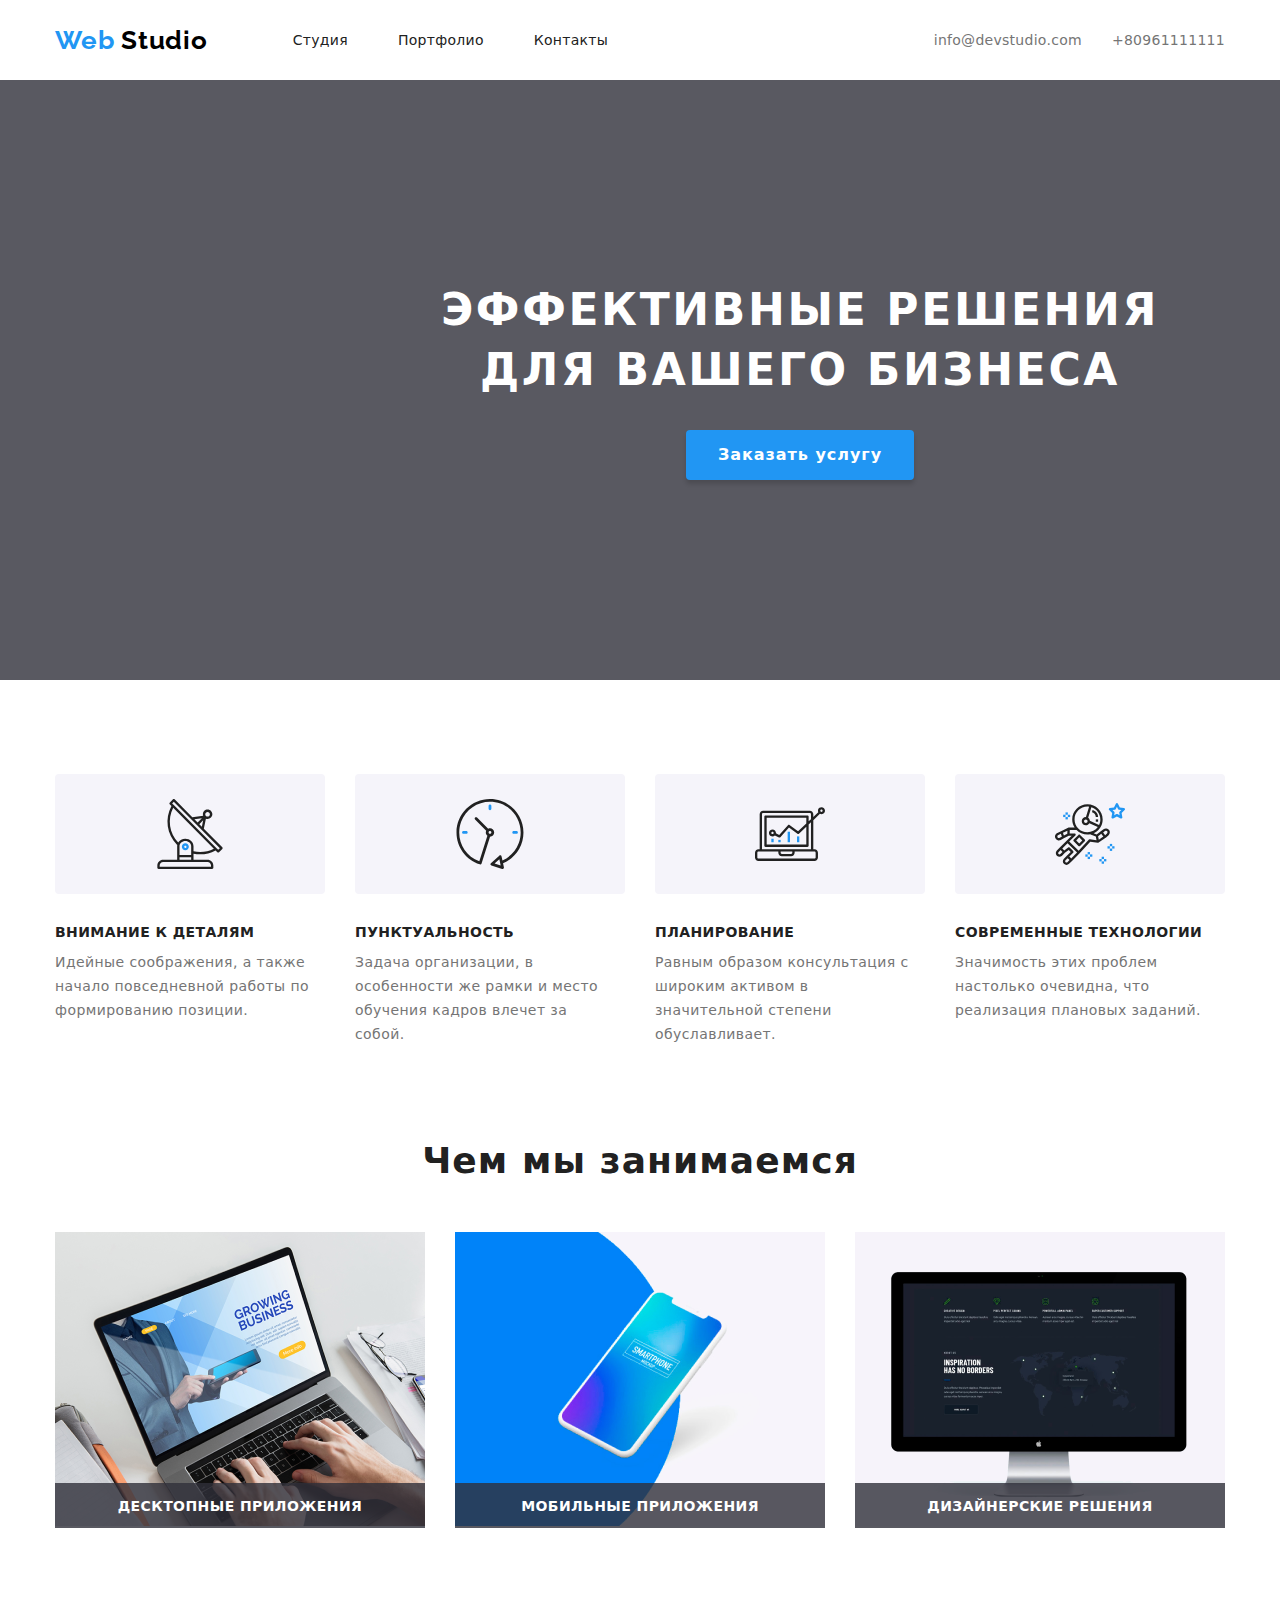
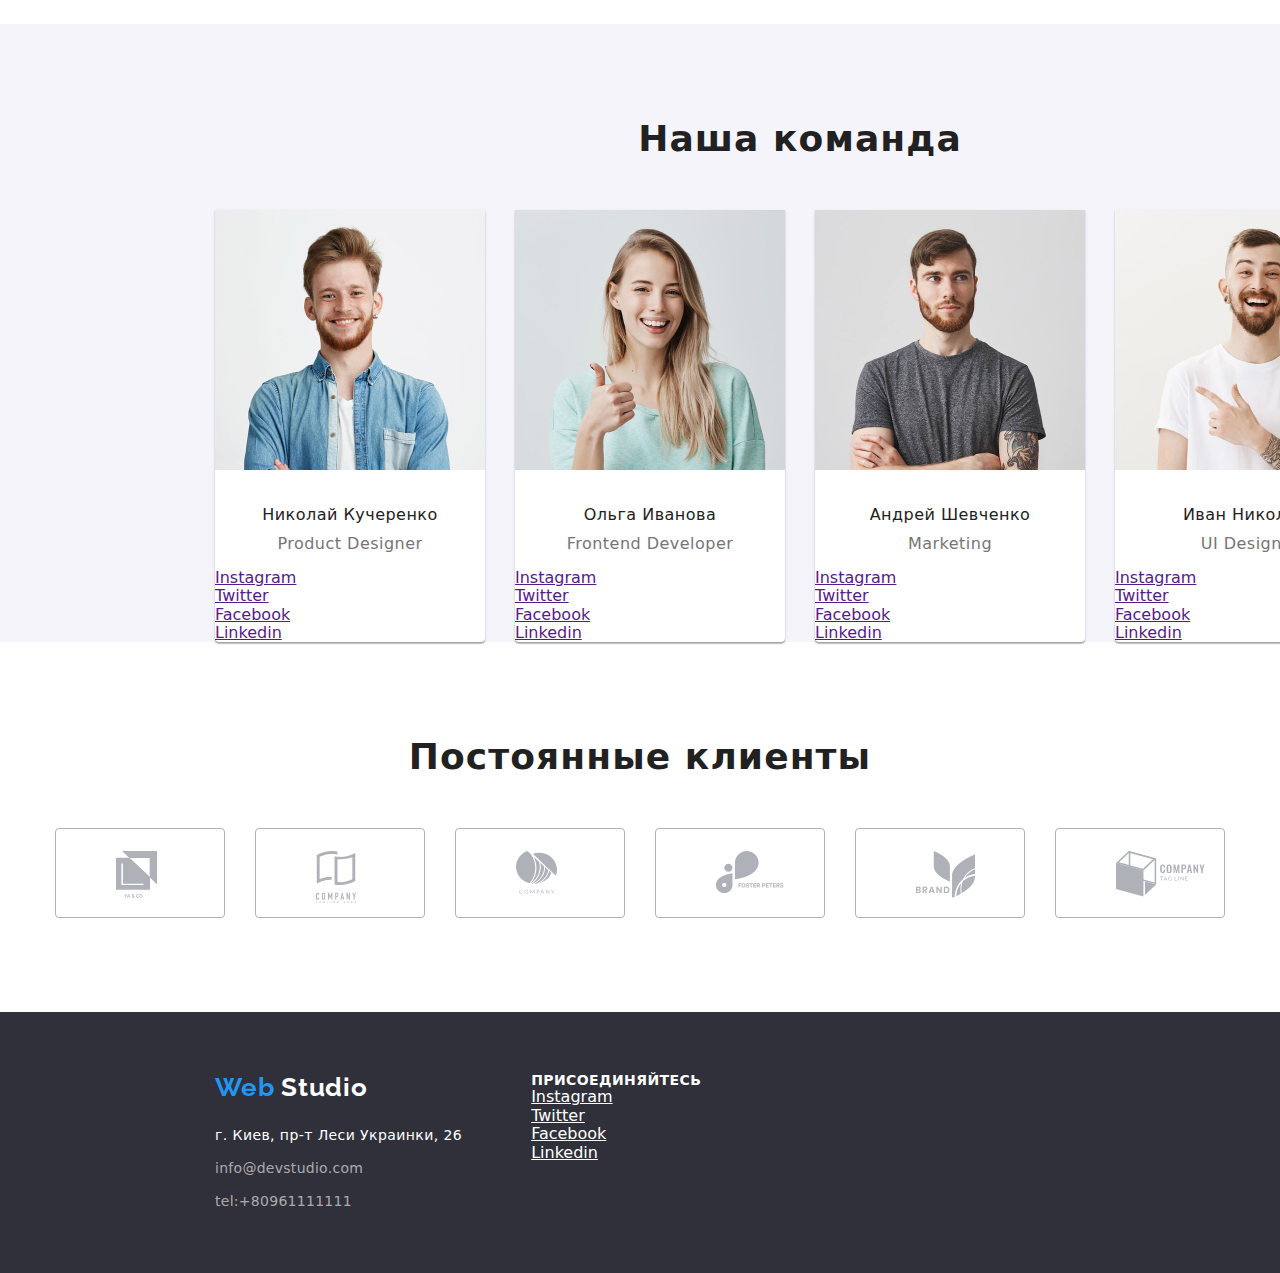
==== commit e1eb8545: "ДЗ обновление2" ====
--- a/index.html
+++ b/index.html
@@ -84,44 +84,44 @@
                 <div class="container">
                     <h2 class="section-title">Наша команда</h2>
                     <ul class="our_team_workers list">
-                        <li class="item"> 
+                        <li class="item item-worker"> 
                             <img src="./images/john.png" alt="John">
                             <h3>Николай Кучеренко</h3>
                             <p>Product Designer</p>
-                                <ul>
+                                <ul class="list">
                                     <li><a href="">Instagram</a></li>
                                     <li><a href="">Twitter</a></li>
                                     <li><a href="">Facebook</a></li>
                                     <li><a href="">Linkedin</a></li>
                                 </ul>
                         </li>
-                        <li class="item">
+                        <li class="item-worker item ">
                             <img src="./images/marta.png" alt="marta">
                             <h3>Ольга Иванова</h3>
                             <p>Frontend Developer</p>
-                                <ul>
+                                <ul class="list">
                                     <li><a href="">Instagram</a></li>
                                     <li><a href="">Twitter</a></li>
                                     <li><a href="">Facebook</a></li>
                                     <li><a href="">Linkedin</a></li>
                                 </ul>
                         </li>
-                        <li class="item">
+                        <li class="item item-worker">
                             <img src="./images/robert.png" alt="robert">
                             <h3>Андрей Шевченко</h3>
                             <p>Marketing</p>
-                                <ul>
+                                <ul class="list">
                                     <li><a href="">Instagram</a></li>
                                     <li><a href="">Twitter</a></li>
                                     <li><a href="">Facebook</a></li>
                                     <li><a href="">Linkedin</a></li>
                                 </ul>
                         </li>
-                        <li class="item">
+                        <li class="item item-worker">
                             <img src="./images/martin.png" alt="martin">
                             <h3>Иван Николаев</h3>
                             <p>UI Designer</p>
-                                <ul>
+                                <ul class="list">
                                     <li><a href="">Instagram</a></li>
                                     <li><a href="">Twitter</a></li>
                                     <li><a href="">Facebook</a></li>
--- a/css/style1.css
+++ b/css/style1.css
@@ -182,16 +182,18 @@
     background: #F5F4FA;
     border-radius: 4px;
     padding-top: 25px;
-    margin-bottom: 30px;
+ 
 }
 .features-navigation h3 {
+    padding-top: 30px;
+    margin-bottom: 10px;
     font-weight: 700;
     font-size: 14px;
     line-height: 16px;
     letter-spacing: 0.03em;
     text-transform: uppercase;
     color: #212121;
-    margin-bottom: 10px;
+    
 }
 .features-navigation p {
     font-size: 14px;
@@ -245,6 +247,7 @@
   
 }
   .our_team {
+    padding-top: 94px;
     width: 1600px;
     background: #F5F4FA;
      margin-left: auto;
@@ -253,12 +256,24 @@
 .our_team_workers {
     display: flex;
 }
+.item-worker {
+    display: block;
+    width: 270px;
+    background: #FFFFFF;
+
+
+    box-shadow: 0px 2px 1px rgba(0, 0, 0, 0.2),
+    0px 1px 1px rgba(0, 0, 0, 0.14), 
+    0px 1px 3px rgba(0, 0, 0, 0.12);
+    border-radius: 0px 0px 4px 4px;
+
+}
 
 .our_team_workers .item+.item {
     margin-left: 30px;
 }
 .our_team h3 {
-    margin-top: 30px;
+    padding-top: 30px;
     margin-bottom: 10px;
     font-weight: 500;
     font-size: 16px;
@@ -268,7 +283,7 @@
     color: #212121;
 }
 .our_team p {
-    margin-bottom: 16px;
+    padding-bottom: 16px;
     font-size: 16px;
     line-height: 19px;
     text-align: center;
@@ -328,8 +343,8 @@
 }
 
 .contacts_footer {
-    margin-top: 60px;
-    margin-bottom: 60px;
+    padding-top: 60px;
+    padding-bottom: 60px;
 }
 .logo-studio-footer a span {
     color: #2196F3
@@ -377,7 +392,7 @@
 .footer_social_network {
     color: #fff;
     margin-left: 69px;
-    margin-top: 60px;
+    padding-top: 60px;
 }
 
 .footer_social_network p {
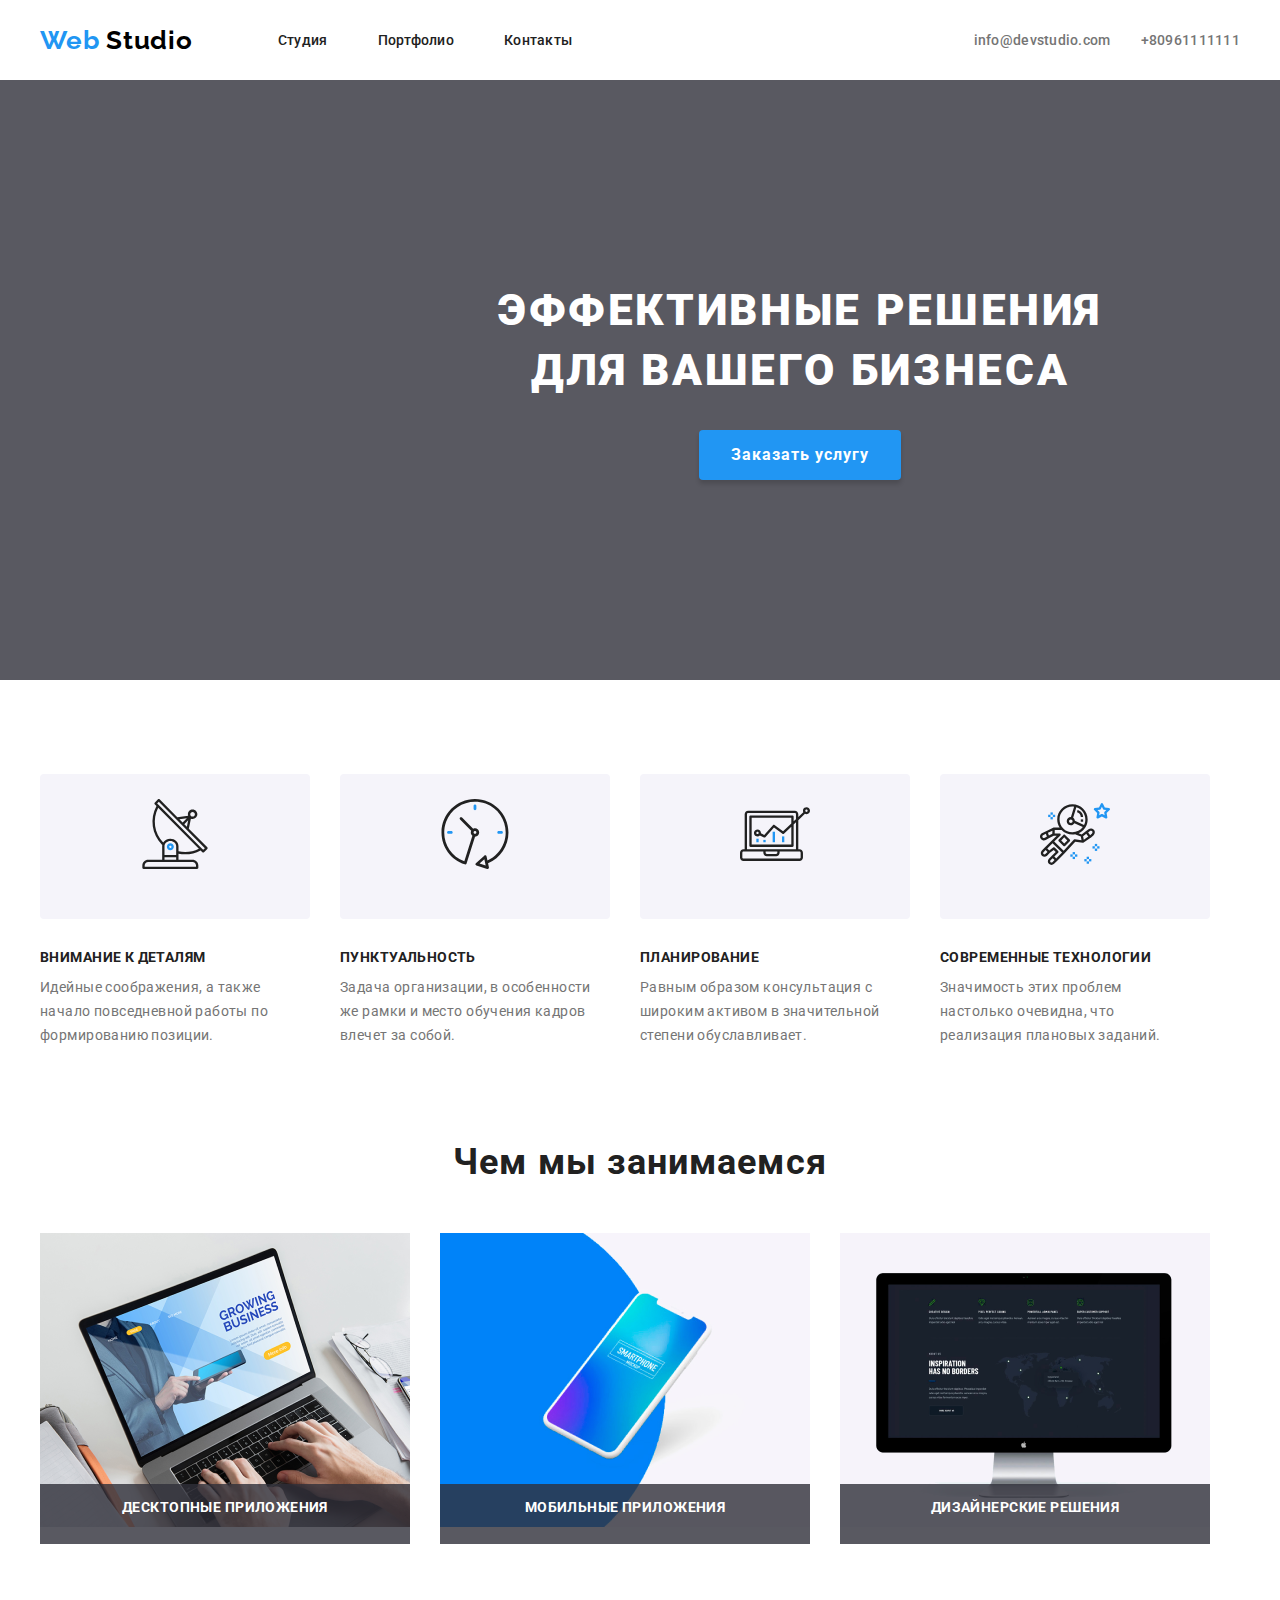
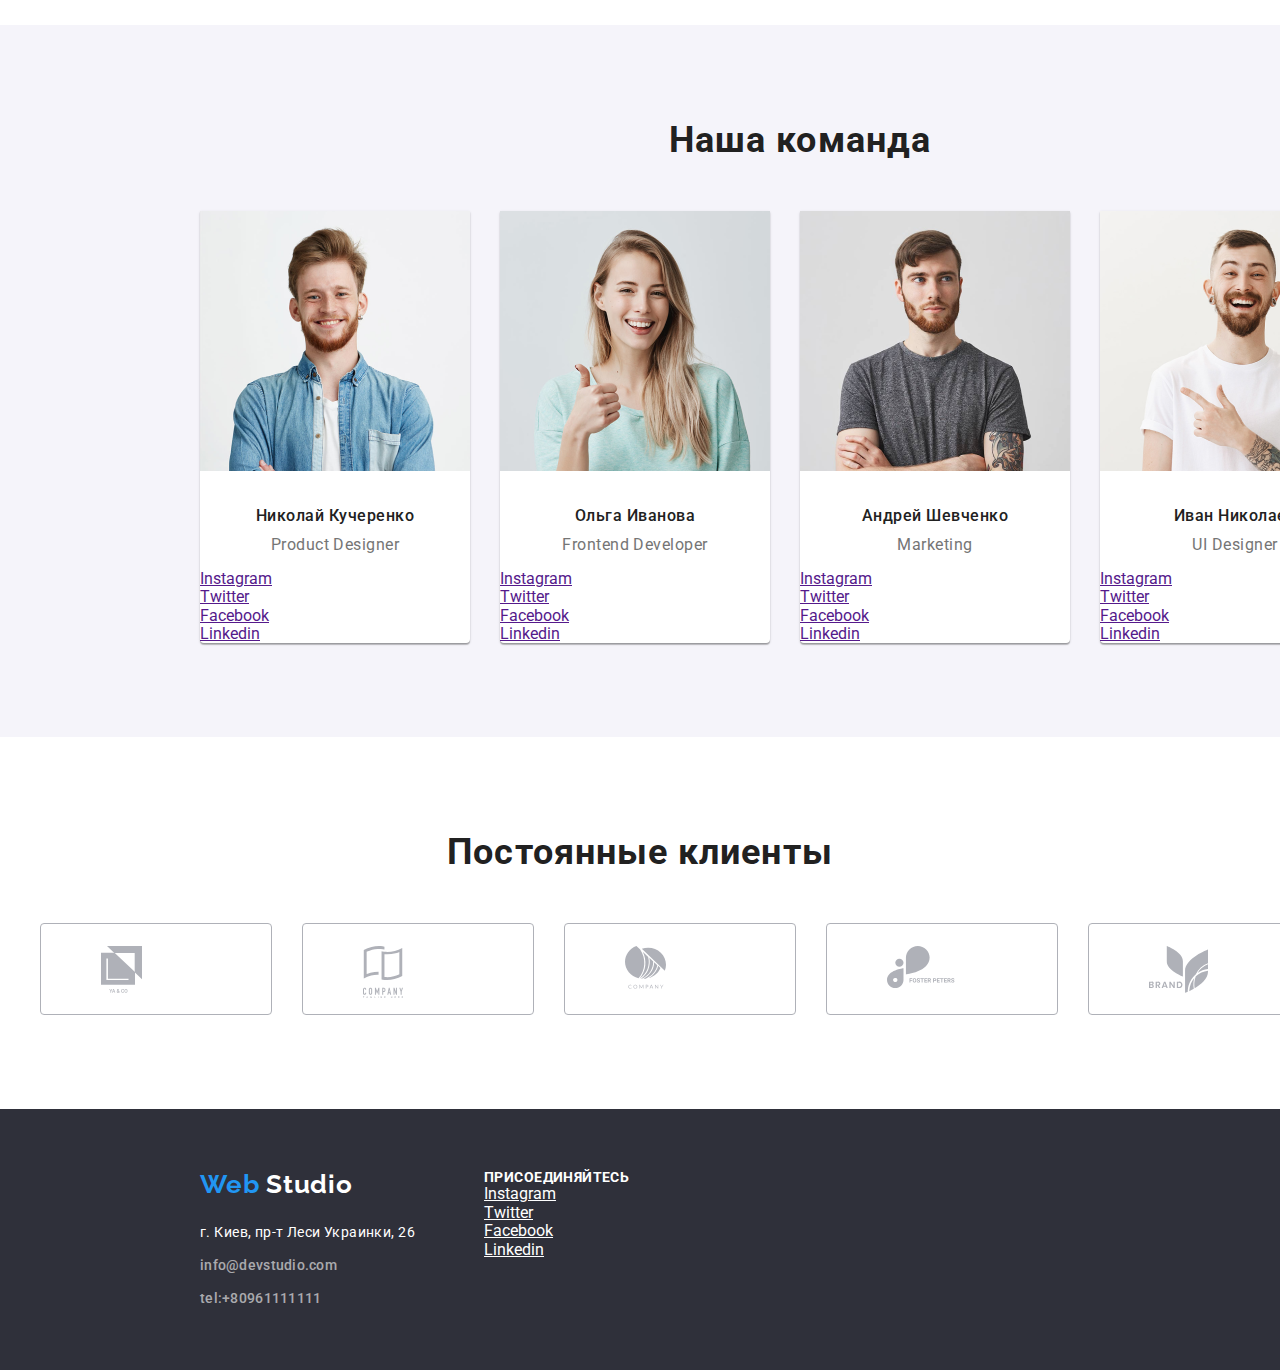
==== commit 799b5ea2: "убрал лишний див" ====
--- a/index.html
+++ b/index.html
@@ -4,12 +4,12 @@
     <meta charset="UTF-8">
     <meta name="viewport" content="width=device-width, initial-scale=1.0">
     <title>goit-markup-hw-2</title>
-    <link rel="stylesheet" href="./css/style1.css"> 
+   
 
     <link href="https://fonts.googleapis.com/css2?family=Raleway:wght@700&family=Roboto:wght@400;500;700;900&display=swap" rel="stylesheet">
 
     <link rel="stylesheet" href="https://cdnjs.cloudflare.com/ajax/libs/modern-normalize/0.6.0/modern-normalize.min.css">
-    
+    <link rel="stylesheet" href="./css/style1.css"> 
 </head>
 <body>
     <header> 
@@ -95,7 +95,7 @@
                                     <li><a href="">Linkedin</a></li>
                                 </ul>
                         </li>
-                        <li class="item-worker item ">
+                        <li class=" item item-worker">
                             <img src="./images/marta.png" alt="marta">
                             <h3>Ольга Иванова</h3>
                             <p>Frontend Developer</p>
--- a/css/style1.css
+++ b/css/style1.css
@@ -248,6 +248,7 @@
 }
   .our_team {
     padding-top: 94px;
+    padding-bottom: 94px;
     width: 1600px;
     background: #F5F4FA;
      margin-left: auto;
@@ -410,19 +411,10 @@
     color: #fff;
 }
 
-.portfolio_projects a,.filtres_portfolio_items a {
-    text-decoration: none;
-}
-.filtres_portfolio_items h1 {
-    font-weight: 500;
-    font-size: 16px;
-    line-height: 26px;
-    text-align: center;
-    letter-spacing: 0.03em;
-
-    color: #212121;
-
-}
+.portfolio_projects a {
+    text-decoration: none;
+}
+
 .content_projects {
     padding-top: 94px;
     padding-bottom: 94px;
@@ -448,10 +440,11 @@
 }
 
 .flex-item {
-    width: 370px;
+    width: calc((100% - 60px) / 3);
+    
     margin-right: 30px;
     margin-bottom: 30px;
-    outline: 1px solid #EEEEEE;
+    border: 1px solid #EEEEEE;
 }
 
 .flex-item:nth-child(3n) {
@@ -473,7 +466,8 @@
 }
 
 .portfolio_projects p {
-    display: inline-block;
+    display: block;
+    
     padding-left: 24px;
     padding-right: 24px;
     padding-top: 4px;
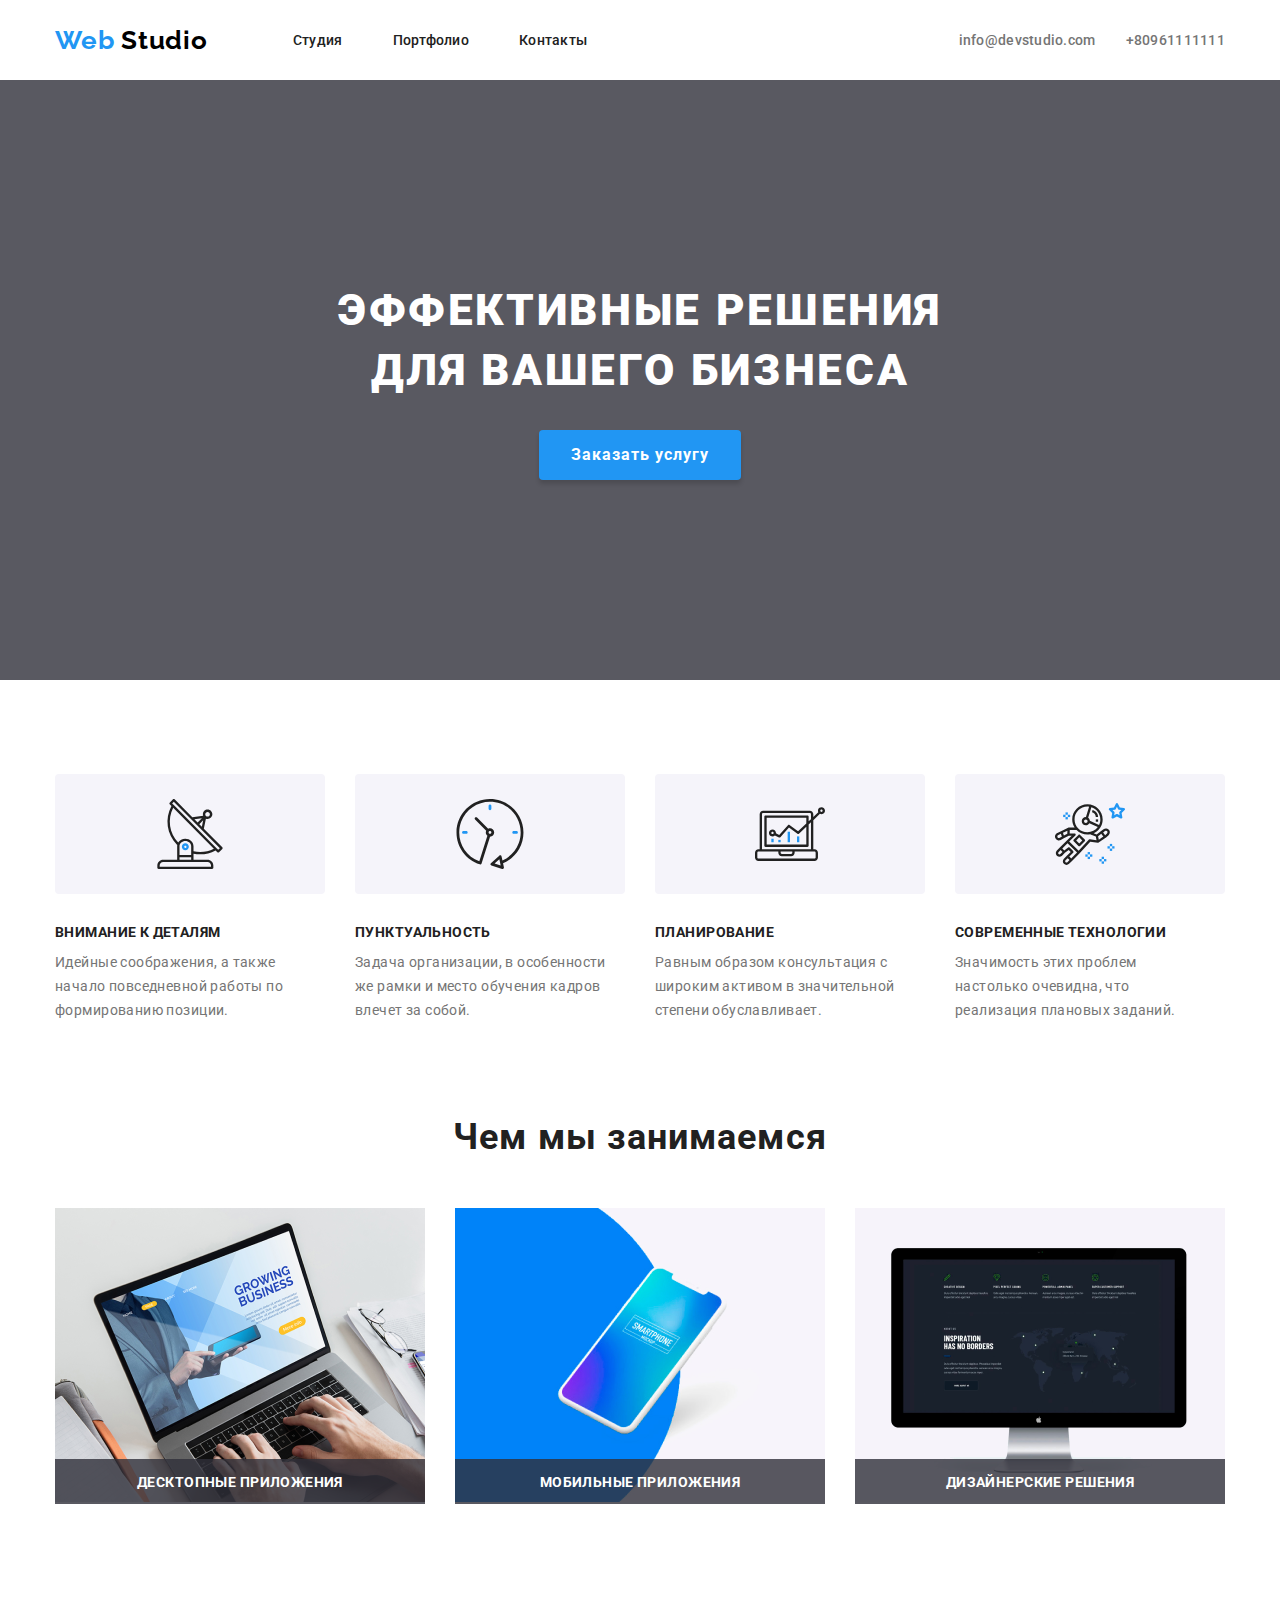
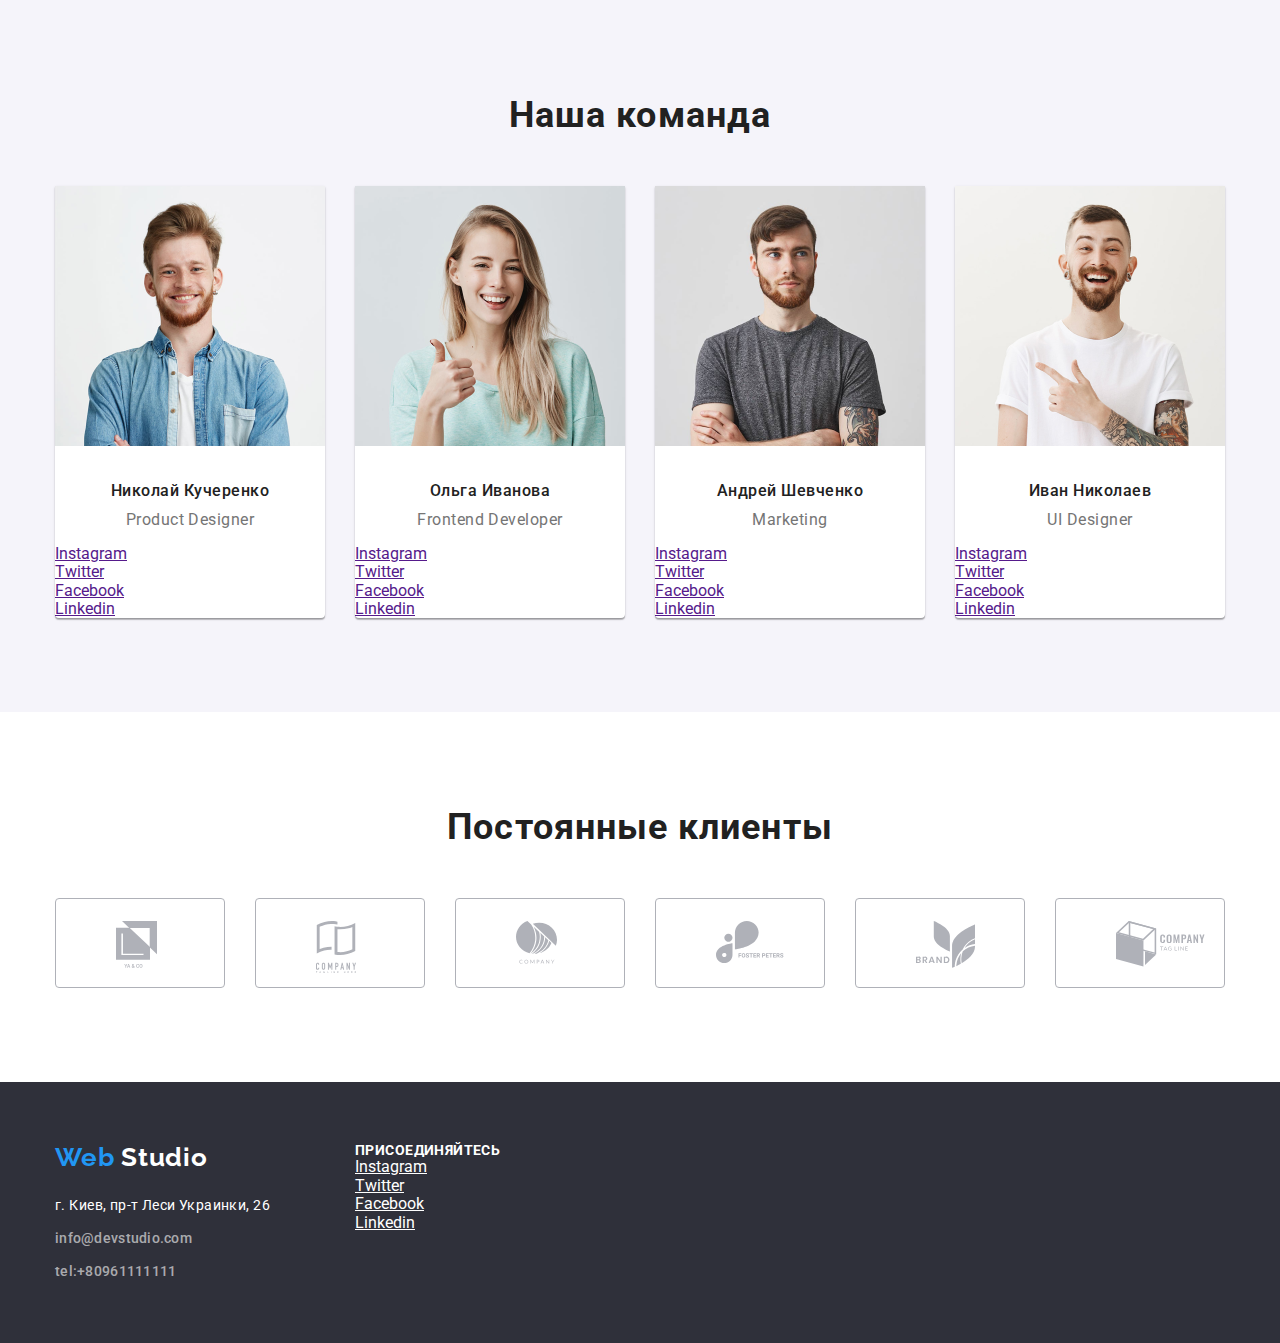
==== commit b0c00c72: "добавил ширину карточек и убрал общую" ====
--- a/index.html
+++ b/index.html
@@ -74,9 +74,9 @@
                 <div class="container">
                     <h2 class="section-title">Чем мы занимаемся</h2>
                         <ul class="activity-nav list" >
-                            <li class="item"> <a href=""> <img src="./images/laptop.png" alt="laptop"><h3>Десктопные приложения </h3></a> </li>
-                            <li class="item"> <a href=""> <img src="./images/smart.png" alt="smartphone"><h3>Мобильные приложения</h3></a> </li>
-                            <li class="item"> <a href=""> <img src="./images/monitor.png" alt="monitor"><h3>Дизайнерские решения</h3></a> </li>
+                            <li class="activity-item item"> <a href=""> <img src="./images/laptop.png" alt="laptop"><h3>Десктопные приложения </h3></a> </li>
+                            <li class="activity-item item"> <a href=""> <img src="./images/smart.png" alt="smartphone"><h3>Мобильные приложения</h3></a> </li>
+                            <li class="activity-item item"> <a href=""> <img src="./images/monitor.png" alt="monitor"><h3>Дизайнерские решения</h3></a> </li>
                         </ul>
                 </div>    
              </section>
--- a/css/style1.css
+++ b/css/style1.css
@@ -4,11 +4,6 @@
     padding: 0px;
 }
 
-*,
-*::before,
-*::after {
-    box-sizing: inherit;
-}
 
 
 body {
@@ -117,7 +112,7 @@
      height: 600px;
      margin-left: auto;
      margin-right: auto;
-     width: 1600px;
+     
    
         
         background-image: url("../css/image/service.png");
@@ -219,7 +214,11 @@
 }
 .activity-nav {
     display: flex;
-    
+  
+}
+
+.activity-item {
+    width: 370px;
 }
 .activity-nav .item+.item {  
     margin-left: 30px;
@@ -249,7 +248,7 @@
   .our_team {
     padding-top: 94px;
     padding-bottom: 94px;
-    width: 1600px;
+    
     background: #F5F4FA;
      margin-left: auto;
      margin-right: auto;
@@ -297,6 +296,7 @@
 }
 .our_clients_nav {
     display: flex;
+    justify-content: center;
 }
 
 .our_clients_nav .item+.item {
@@ -332,7 +332,7 @@
 /*   Style footer                             */
 
 .footer_studio {
-    width: 1600px;
+
     margin-left: auto;
     margin-right: auto;
     background: #2F303A;
@@ -344,6 +344,7 @@
 }
 
 .contacts_footer {
+    width: 231px;
     padding-top: 60px;
     padding-bottom: 60px;
 }
@@ -391,6 +392,7 @@
  }
     
 .footer_social_network {
+    width: 206px;
     color: #fff;
     margin-left: 69px;
     padding-top: 60px;
@@ -446,6 +448,17 @@
     margin-bottom: 30px;
     border: 1px solid #EEEEEE;
 }
+.link-portfolio:hover,
+.link-portfolio:focus  {
+    display: block;
+    background: #FFFFFF;
+    border: 0px solid #EEEEEE;
+    box-sizing: border-box;
+    box-shadow: 1px 4px 6px rgba(0, 0, 0, 0.16), 0px 4px 4px rgba(0, 0, 0, 0.06), 0px 1px 1px rgba(0, 0, 0, 0.12);
+}
+
+
+
 
 .flex-item:nth-child(3n) {
     margin-right: 0px;
